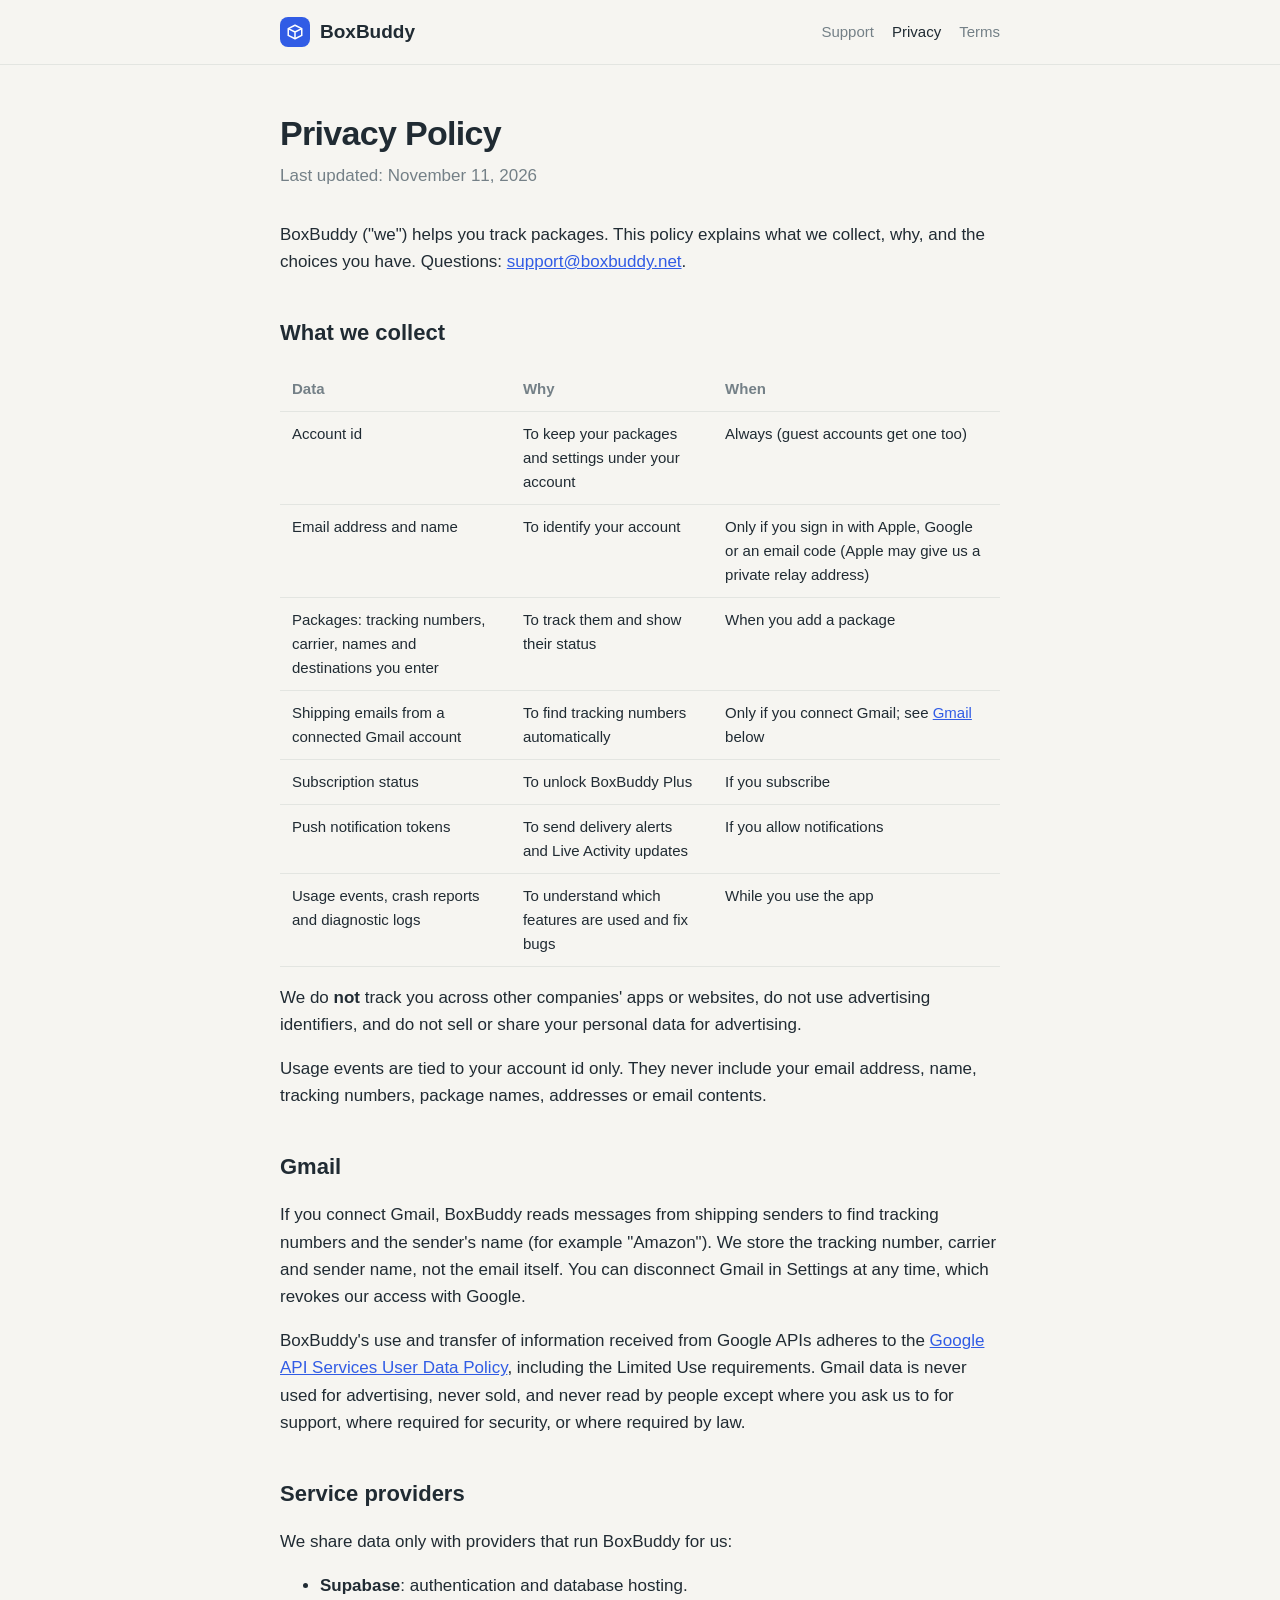
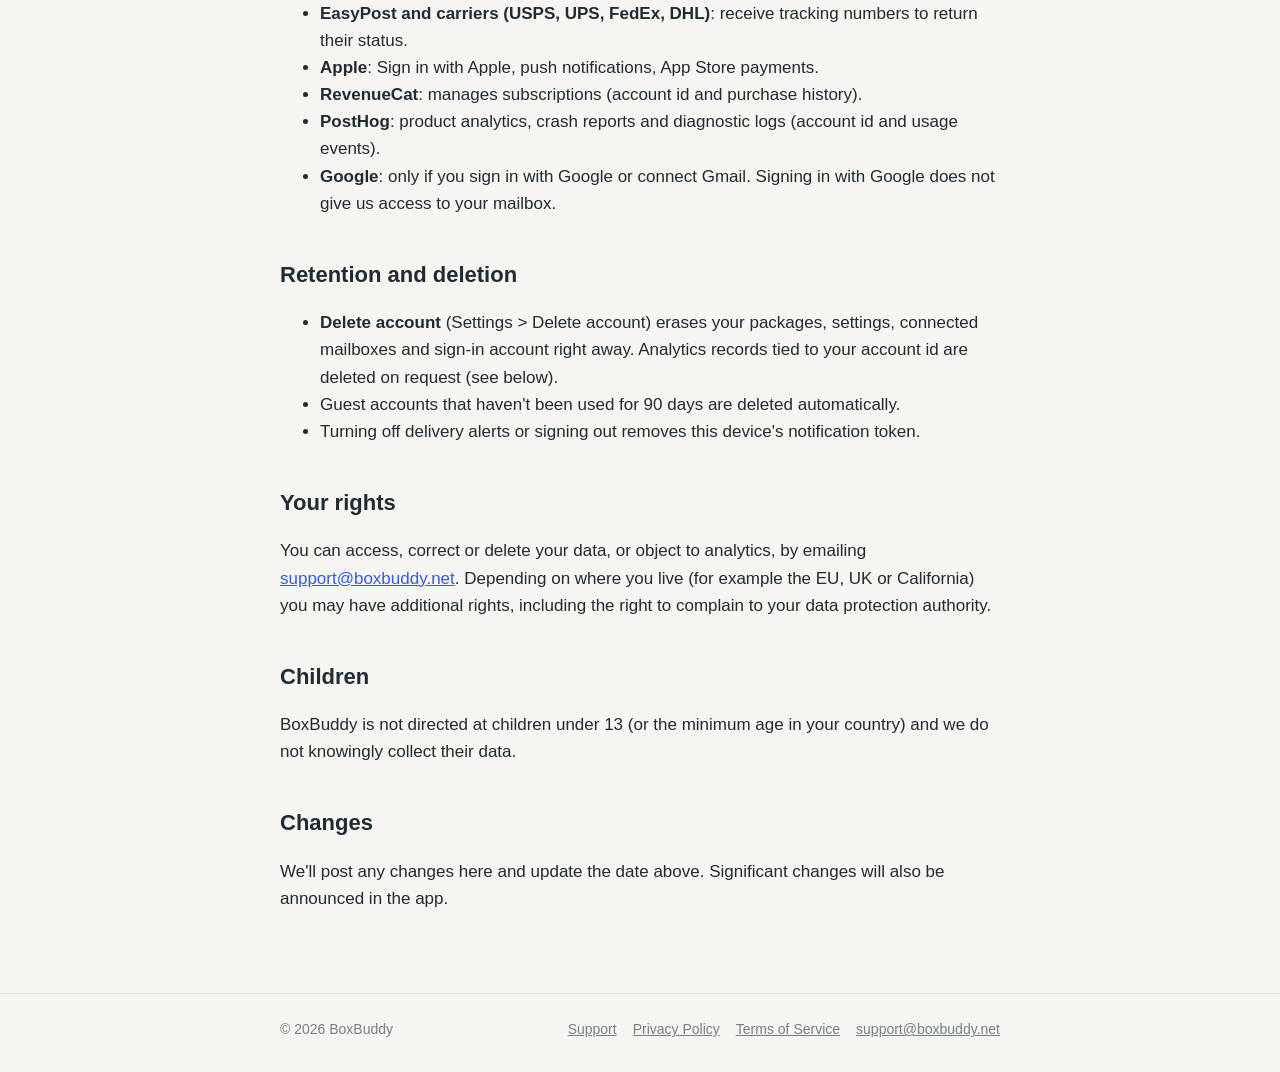
==== privacy/index.html @ 10072566 "feat: boxbuddy.net site with support, privacy and terms pages Co-Authored-By: Claude Opus 5.5 <norep" ====
<!doctype html>
<html lang="en">
<head>
<meta charset="utf-8">
<meta name="viewport" content="width=device-width, initial-scale=1">
<title>Privacy Policy · BoxBuddy</title>
<meta name="description" content="How BoxBuddy collects and uses your data.">
<meta name="color-scheme" content="light dark">
<link rel="icon" href="/favicon.svg" type="image/svg+xml">
<link rel="stylesheet" href="/styles.css">
</head>
<body>
<header class="site"><div class="wrap">
  <a class="brand" href="/"><span class="logo"><svg viewBox="0 0 24 24" fill="none" stroke="#fff" stroke-width="2" stroke-linejoin="round"><path d="M3 7.5 12 3l9 4.5v9L12 21l-9-4.5z"/><path d="M3 7.5 12 12l9-4.5M12 12v9"/></svg></span>BoxBuddy</a>
  <nav class="site"><a href="/support/">Support</a><a href="/privacy/" aria-current="page">Privacy</a><a href="/terms/">Terms</a></nav>
</div></header>
<main><div class="wrap">
<h1>Privacy Policy</h1>
<p class="meta">Last updated: November 11, 2026</p>
<p>BoxBuddy ("we") helps you track packages. This policy explains what we collect, why, and the choices you have. Questions: <a href="mailto:support@boxbuddy.net">support@boxbuddy.net</a>.</p>

<h2>What we collect</h2>
<table>
<thead><tr><th>Data</th><th>Why</th><th>When</th></tr></thead>
<tbody>
<tr><td>Account id</td><td>To keep your packages and settings under your account</td><td>Always (guest accounts get one too)</td></tr>
<tr><td>Email address and name</td><td>To identify your account</td><td>Only if you sign in with Apple, Google or an email code (Apple may give us a private relay address)</td></tr>
<tr><td>Packages: tracking numbers, carrier, names and destinations you enter</td><td>To track them and show their status</td><td>When you add a package</td></tr>
<tr><td>Shipping emails from a connected Gmail account</td><td>To find tracking numbers automatically</td><td>Only if you connect Gmail; see <a href="#gmail">Gmail</a> below</td></tr>
<tr><td>Subscription status</td><td>To unlock BoxBuddy Plus</td><td>If you subscribe</td></tr>
<tr><td>Push notification tokens</td><td>To send delivery alerts and Live Activity updates</td><td>If you allow notifications</td></tr>
<tr><td>Usage events, crash reports and diagnostic logs</td><td>To understand which features are used and fix bugs</td><td>While you use the app</td></tr>
</tbody>
</table>
<p>We do <strong>not</strong> track you across other companies' apps or websites, do not use advertising identifiers, and do not sell or share your personal data for advertising.</p>
<p>Usage events are tied to your account id only. They never include your email address, name, tracking numbers, package names, addresses or email contents.</p>

<h2 id="gmail">Gmail</h2>
<p>If you connect Gmail, BoxBuddy reads messages from shipping senders to find tracking numbers and the sender's name (for example "Amazon"). We store the tracking number, carrier and sender name, not the email itself. You can disconnect Gmail in Settings at any time, which revokes our access with Google.</p>
<p>BoxBuddy's use and transfer of information received from Google APIs adheres to the <a href="https://developers.google.com/terms/api-services-user-data-policy">Google API Services User Data Policy</a>, including the Limited Use requirements. Gmail data is never used for advertising, never sold, and never read by people except where you ask us to for support, where required for security, or where required by law.</p>

<h2>Service providers</h2>
<p>We share data only with providers that run BoxBuddy for us:</p>
<ul>
<li><strong>Supabase</strong>: authentication and database hosting.</li>
<li><strong>EasyPost and carriers (USPS, UPS, FedEx, DHL)</strong>: receive tracking numbers to return their status.</li>
<li><strong>Apple</strong>: Sign in with Apple, push notifications, App Store payments.</li>
<li><strong>RevenueCat</strong>: manages subscriptions (account id and purchase history).</li>
<li><strong>PostHog</strong>: product analytics, crash reports and diagnostic logs (account id and usage events).</li>
<li><strong>Google</strong>: only if you sign in with Google or connect Gmail. Signing in with Google does not give us access to your mailbox.</li>
</ul>

<h2>Retention and deletion</h2>
<ul>
<li><strong>Delete account</strong> (Settings &gt; Delete account) erases your packages, settings, connected mailboxes and sign-in account right away. Analytics records tied to your account id are deleted on request (see below).</li>
<li>Guest accounts that haven't been used for 90 days are deleted automatically.</li>
<li>Turning off delivery alerts or signing out removes this device's notification token.</li>
</ul>

<h2>Your rights</h2>
<p>You can access, correct or delete your data, or object to analytics, by emailing <a href="mailto:support@boxbuddy.net">support@boxbuddy.net</a>. Depending on where you live (for example the EU, UK or California) you may have additional rights, including the right to complain to your data protection authority.</p>

<h2>Children</h2>
<p>BoxBuddy is not directed at children under 13 (or the minimum age in your country) and we do not knowingly collect their data.</p>

<h2>Changes</h2>
<p>We'll post any changes here and update the date above. Significant changes will also be announced in the app.</p>
</div></main>
<footer class="site"><div class="wrap">
  <span>© 2026 BoxBuddy</span>
  <nav><a href="/support/">Support</a><a href="/privacy/">Privacy Policy</a><a href="/terms/">Terms of Service</a><a href="mailto:support@boxbuddy.net">support@boxbuddy.net</a></nav>
</div></footer>
</body>
</html>
---- styles.css ----
:root {
  --bg: #f6f5f1;
  --card: #ffffff;
  --text: #202b33;
  --text-2: #748087;
  --border: #e3e5e1;
  --primary: #315ce5;
  --tint: #eaf0ff;
  --dark: #18283d;
}
@media (prefers-color-scheme: dark) {
  :root {
    --bg: #0f1722;
    --card: #18283d;
    --text: #eef1f4;
    --text-2: #a9b4c7;
    --border: #2a3b52;
    --primary: #a7beff;
    --tint: #1f3150;
  }
}

* { box-sizing: border-box; }
html { -webkit-text-size-adjust: 100%; }
body {
  margin: 0;
  background: var(--bg);
  color: var(--text);
  font: 17px/1.6 -apple-system, BlinkMacSystemFont, "SF Pro Text", "Segoe UI", Roboto, Helvetica, Arial, sans-serif;
}
a { color: var(--primary); }

.wrap { max-width: 760px; margin: 0 auto; padding: 0 20px; }

header.site { border-bottom: 1px solid var(--border); }
header.site .wrap { display: flex; align-items: center; justify-content: space-between; gap: 16px; height: 64px; }
.brand { display: flex; align-items: center; gap: 10px; font-weight: 700; font-size: 19px; color: var(--text); text-decoration: none; }
.brand .logo { width: 30px; height: 30px; border-radius: 8px; background: var(--primary); display: grid; place-items: center; }
.brand .logo svg { width: 18px; height: 18px; }
nav.site { display: flex; gap: 18px; font-size: 15px; }
nav.site a { color: var(--text-2); text-decoration: none; }
nav.site a:hover, nav.site a[aria-current="page"] { color: var(--text); }

main { padding: 48px 0 64px; }
h1 { font-size: 34px; line-height: 1.2; margin: 0 0 8px; letter-spacing: -0.02em; }
h2 { font-size: 22px; margin: 40px 0 10px; }
h3 { font-size: 18px; margin: 24px 0 6px; }
.meta { color: var(--text-2); margin: 0 0 32px; }
table { width: 100%; border-collapse: collapse; font-size: 15px; margin: 16px 0; display: block; overflow-x: auto; }
th, td { text-align: left; vertical-align: top; padding: 10px 12px; border-bottom: 1px solid var(--border); }
th { color: var(--text-2); font-weight: 600; }

.hero { text-align: center; padding: 40px 0 16px; }
.hero h1 { font-size: 44px; }
.hero p { font-size: 20px; color: var(--text-2); max-width: 540px; margin: 12px auto 28px; }
.button { display: inline-block; background: var(--primary); color: #fff; padding: 12px 22px; border-radius: 12px; font-weight: 600; text-decoration: none; }
@media (prefers-color-scheme: dark) { .button { color: var(--dark); } }
.features { display: grid; grid-template-columns: repeat(auto-fit, minmax(210px, 1fr)); gap: 16px; margin-top: 48px; }
.card { background: var(--card); border: 1px solid var(--border); border-radius: 16px; padding: 20px; }
.card h3 { margin-top: 0; }
.card p { margin: 0; color: var(--text-2); font-size: 15px; }
details { background: var(--card); border: 1px solid var(--border); border-radius: 12px; padding: 14px 18px; margin: 10px 0; }
summary { cursor: pointer; font-weight: 600; }
details p { margin: 10px 0 0; color: var(--text-2); }
.contact { background: var(--tint); border-radius: 16px; padding: 20px 24px; margin: 24px 0; }

footer.site { border-top: 1px solid var(--border); color: var(--text-2); font-size: 14px; }
footer.site .wrap { display: flex; flex-wrap: wrap; justify-content: space-between; gap: 12px; padding-top: 24px; padding-bottom: 32px; }
footer.site a { color: var(--text-2); }
footer.site nav { display: flex; gap: 16px; }

@media (max-width: 520px) {
  h1, .hero h1 { font-size: 30px; }
  nav.site { gap: 12px; font-size: 14px; }
}
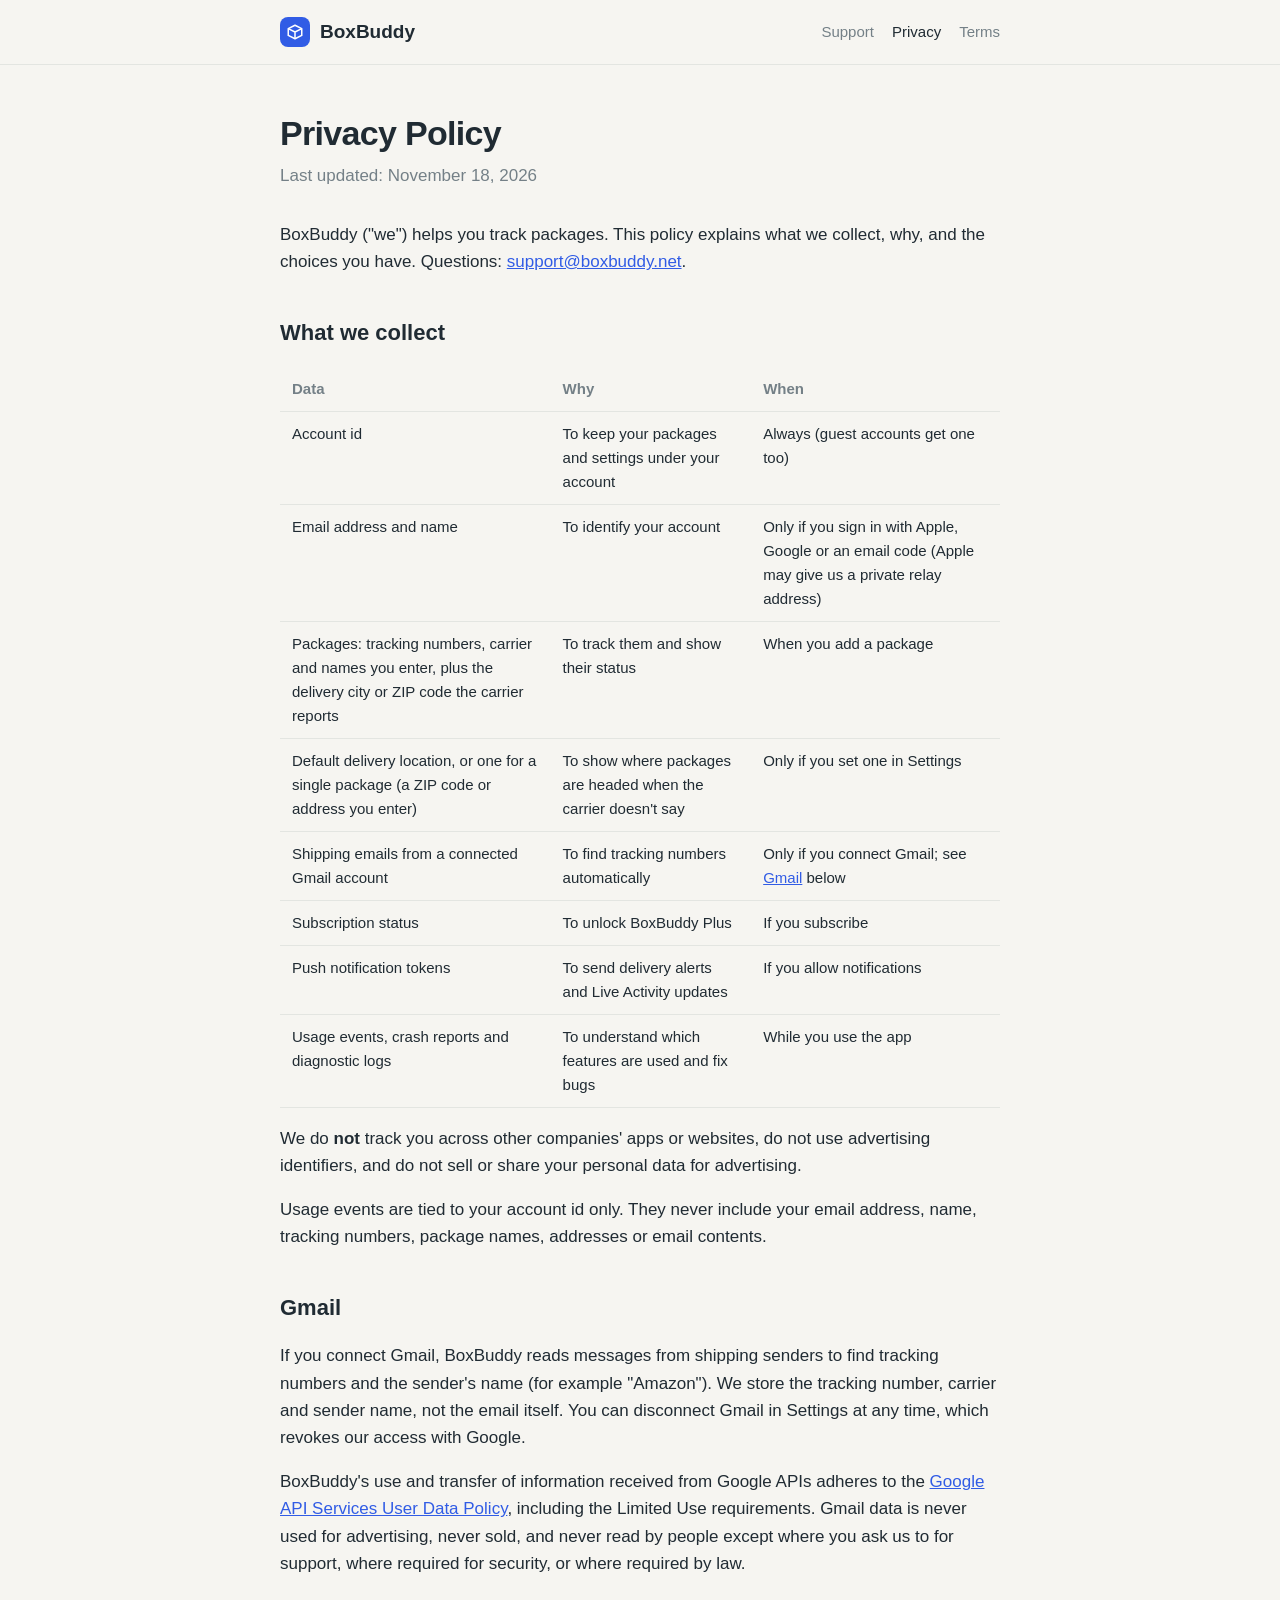
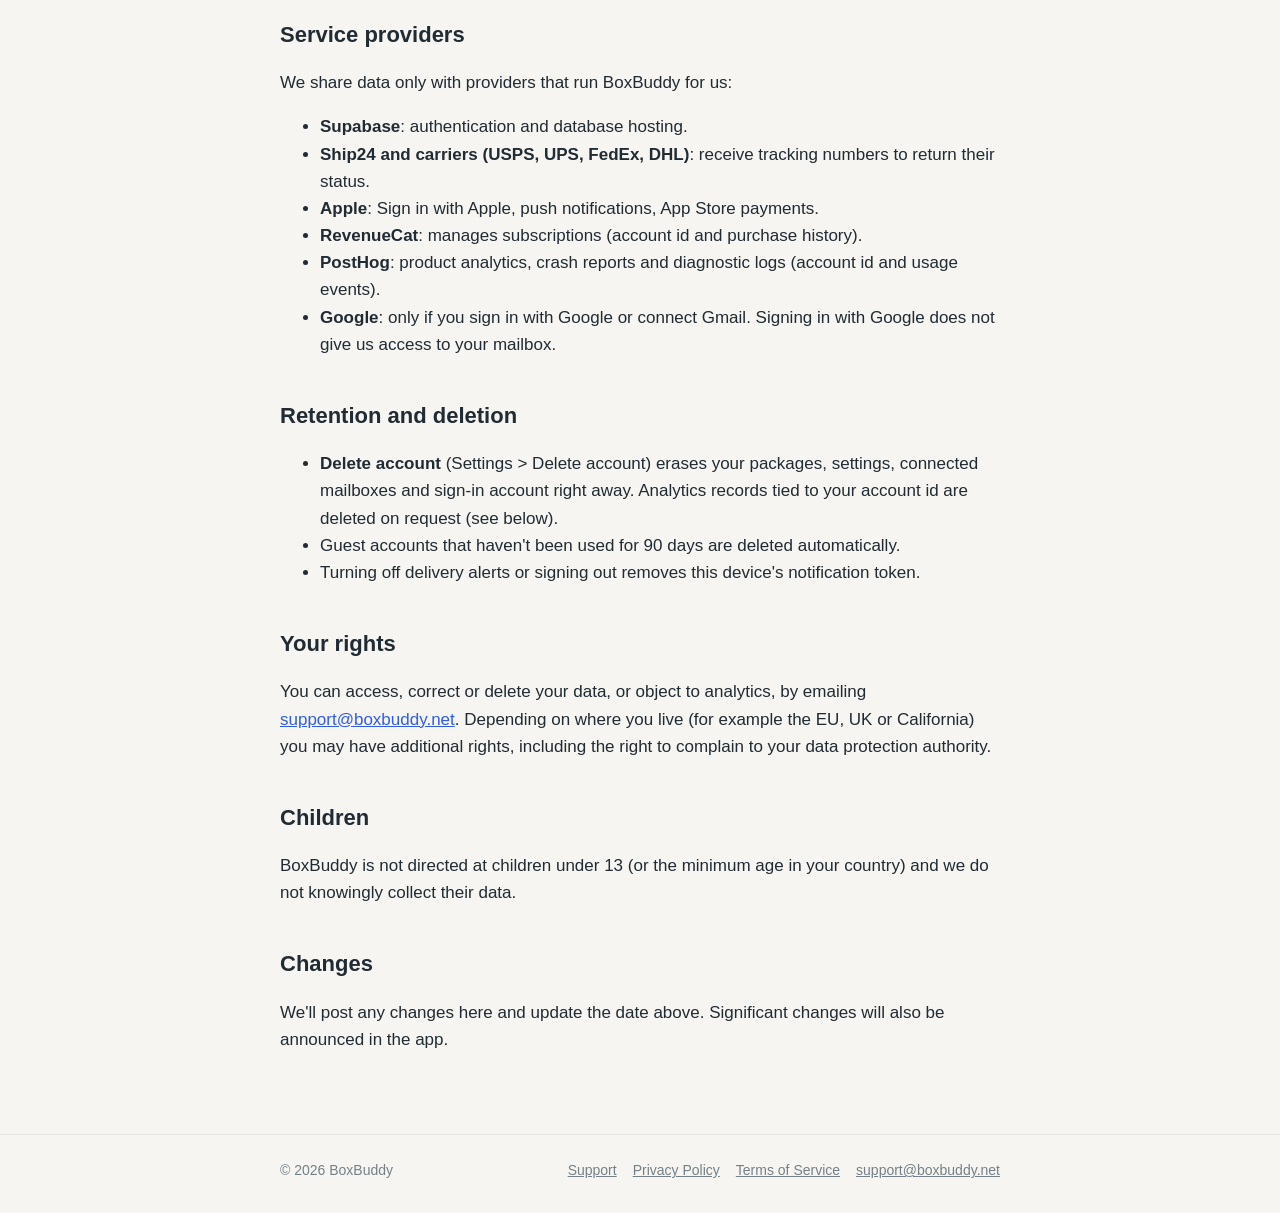
==== commit 226aa106: "docs(privacy): add delivery location and switch tracking provider to Ship24 Co-Authored-By: Claude O" ====
--- a/privacy/index.html
+++ b/privacy/index.html
@@ -16,7 +16,7 @@
 </div></header>
 <main><div class="wrap">
 <h1>Privacy Policy</h1>
-<p class="meta">Last updated: November 11, 2026</p>
+<p class="meta">Last updated: November 18, 2026</p>
 <p>BoxBuddy ("we") helps you track packages. This policy explains what we collect, why, and the choices you have. Questions: <a href="mailto:support@boxbuddy.net">support@boxbuddy.net</a>.</p>
 
 <h2>What we collect</h2>
@@ -25,7 +25,8 @@
 <tbody>
 <tr><td>Account id</td><td>To keep your packages and settings under your account</td><td>Always (guest accounts get one too)</td></tr>
 <tr><td>Email address and name</td><td>To identify your account</td><td>Only if you sign in with Apple, Google or an email code (Apple may give us a private relay address)</td></tr>
-<tr><td>Packages: tracking numbers, carrier, names and destinations you enter</td><td>To track them and show their status</td><td>When you add a package</td></tr>
+<tr><td>Packages: tracking numbers, carrier and names you enter, plus the delivery city or ZIP code the carrier reports</td><td>To track them and show their status</td><td>When you add a package</td></tr>
+<tr><td>Default delivery location, or one for a single package (a ZIP code or address you enter)</td><td>To show where packages are headed when the carrier doesn't say</td><td>Only if you set one in Settings</td></tr>
 <tr><td>Shipping emails from a connected Gmail account</td><td>To find tracking numbers automatically</td><td>Only if you connect Gmail; see <a href="#gmail">Gmail</a> below</td></tr>
 <tr><td>Subscription status</td><td>To unlock BoxBuddy Plus</td><td>If you subscribe</td></tr>
 <tr><td>Push notification tokens</td><td>To send delivery alerts and Live Activity updates</td><td>If you allow notifications</td></tr>
@@ -43,7 +44,7 @@
 <p>We share data only with providers that run BoxBuddy for us:</p>
 <ul>
 <li><strong>Supabase</strong>: authentication and database hosting.</li>
-<li><strong>EasyPost and carriers (USPS, UPS, FedEx, DHL)</strong>: receive tracking numbers to return their status.</li>
+<li><strong>Ship24 and carriers (USPS, UPS, FedEx, DHL)</strong>: receive tracking numbers to return their status.</li>
 <li><strong>Apple</strong>: Sign in with Apple, push notifications, App Store payments.</li>
 <li><strong>RevenueCat</strong>: manages subscriptions (account id and purchase history).</li>
 <li><strong>PostHog</strong>: product analytics, crash reports and diagnostic logs (account id and usage events).</li>
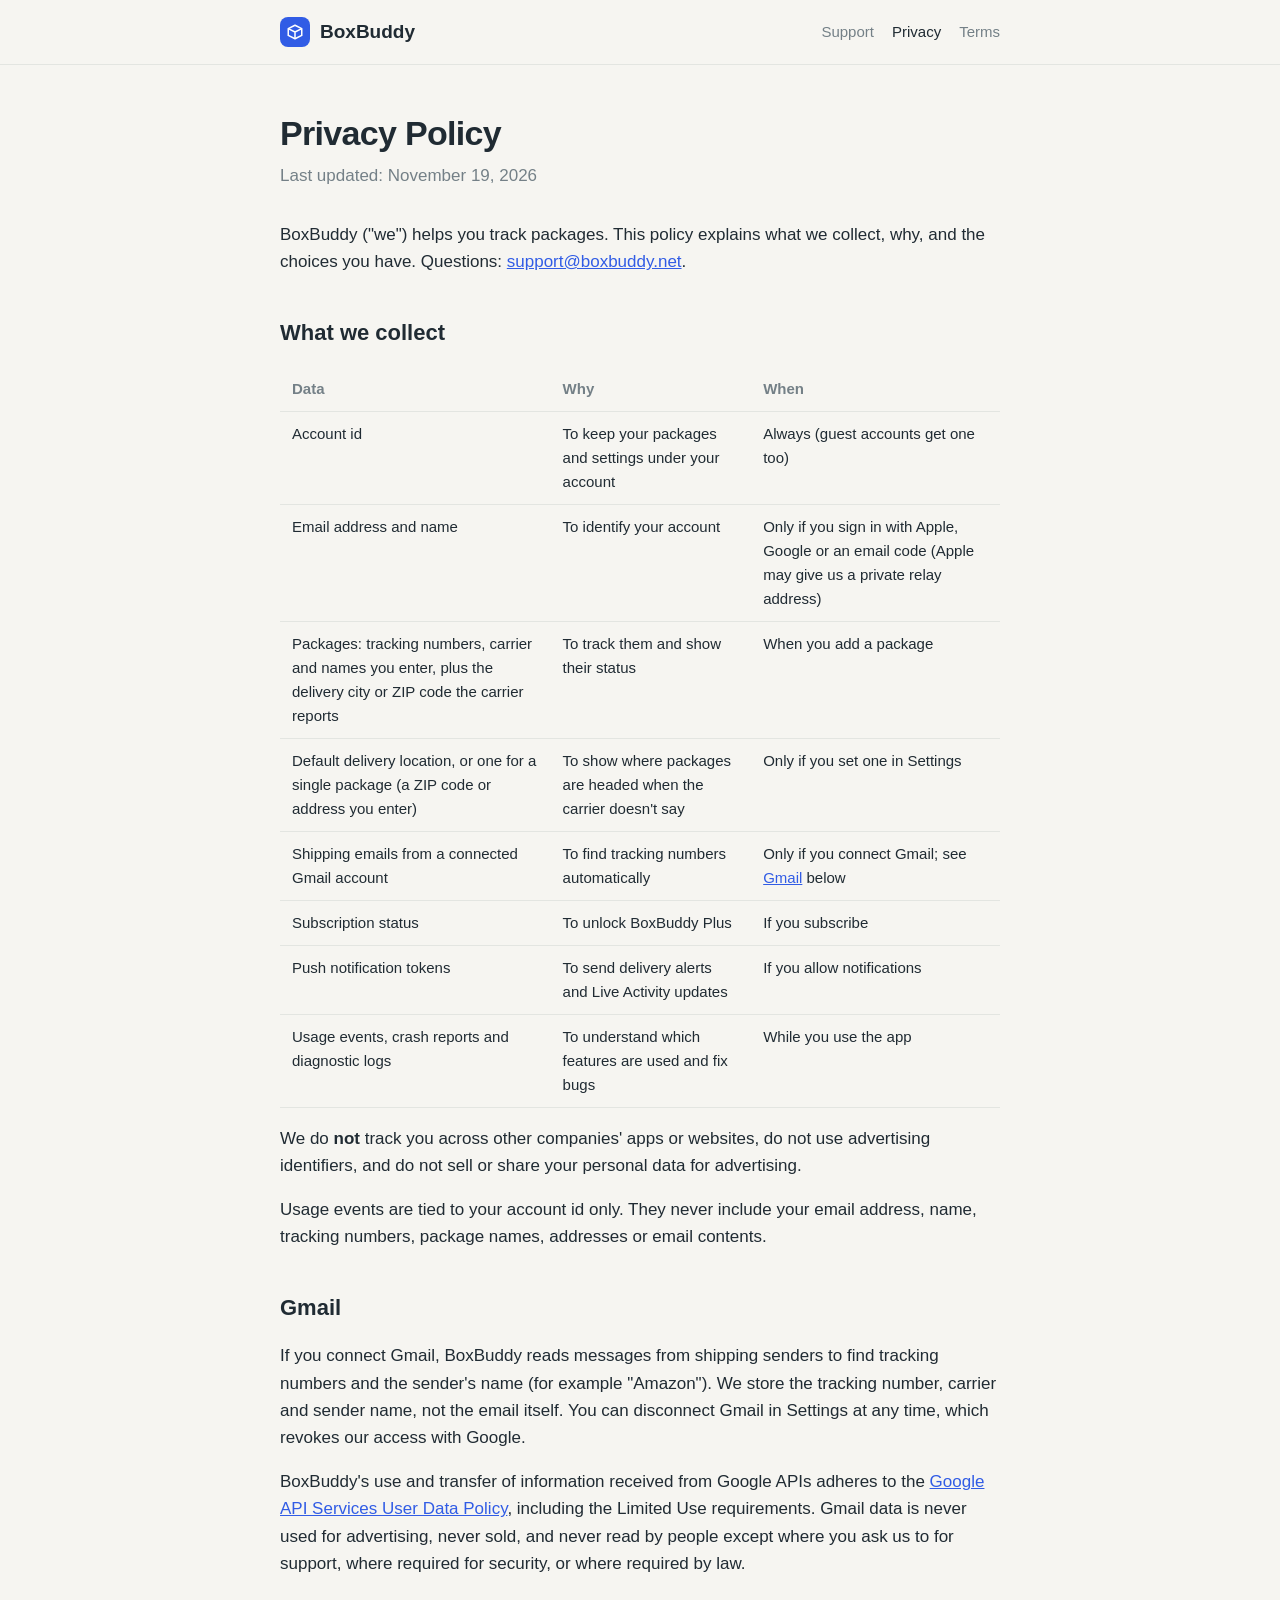
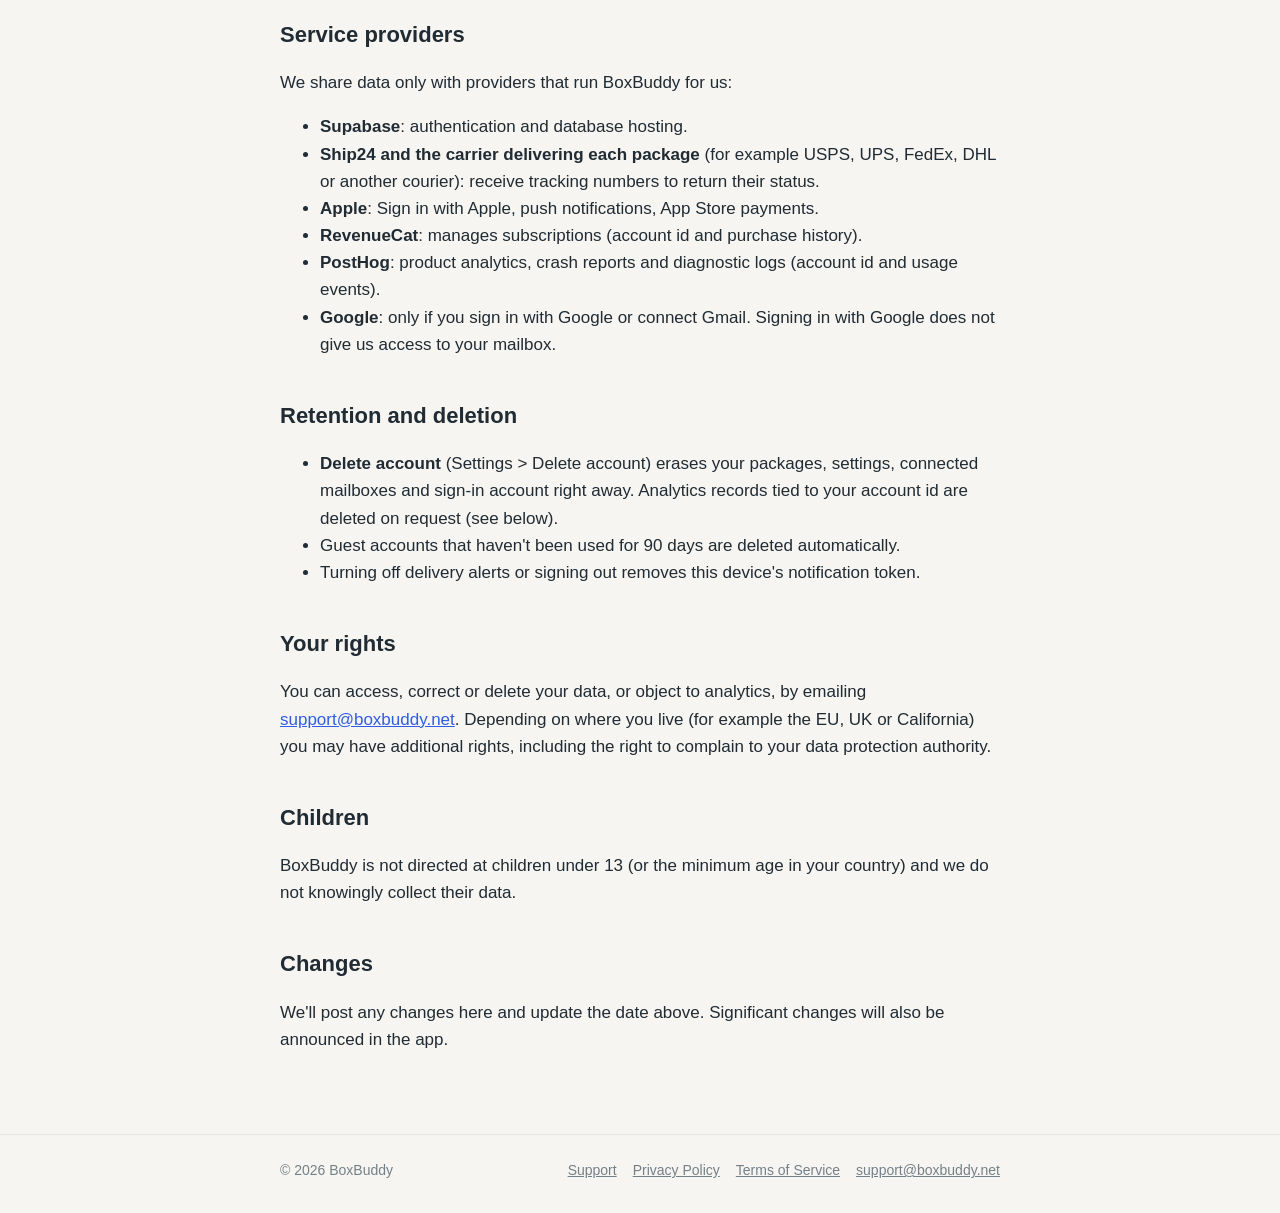
==== commit 2e57293e: "docs: BoxBuddy tracks USPS, UPS, FedEx, DHL and 1,000+ other carriers Tracking goes through Ship24, " ====
--- a/privacy/index.html
+++ b/privacy/index.html
@@ -16,7 +16,7 @@
 </div></header>
 <main><div class="wrap">
 <h1>Privacy Policy</h1>
-<p class="meta">Last updated: November 18, 2026</p>
+<p class="meta">Last updated: November 19, 2026</p>
 <p>BoxBuddy ("we") helps you track packages. This policy explains what we collect, why, and the choices you have. Questions: <a href="mailto:support@boxbuddy.net">support@boxbuddy.net</a>.</p>
 
 <h2>What we collect</h2>
@@ -44,7 +44,7 @@
 <p>We share data only with providers that run BoxBuddy for us:</p>
 <ul>
 <li><strong>Supabase</strong>: authentication and database hosting.</li>
-<li><strong>Ship24 and carriers (USPS, UPS, FedEx, DHL)</strong>: receive tracking numbers to return their status.</li>
+<li><strong>Ship24 and the carrier delivering each package</strong> (for example USPS, UPS, FedEx, DHL or another courier): receive tracking numbers to return their status.</li>
 <li><strong>Apple</strong>: Sign in with Apple, push notifications, App Store payments.</li>
 <li><strong>RevenueCat</strong>: manages subscriptions (account id and purchase history).</li>
 <li><strong>PostHog</strong>: product analytics, crash reports and diagnostic logs (account id and usage events).</li>
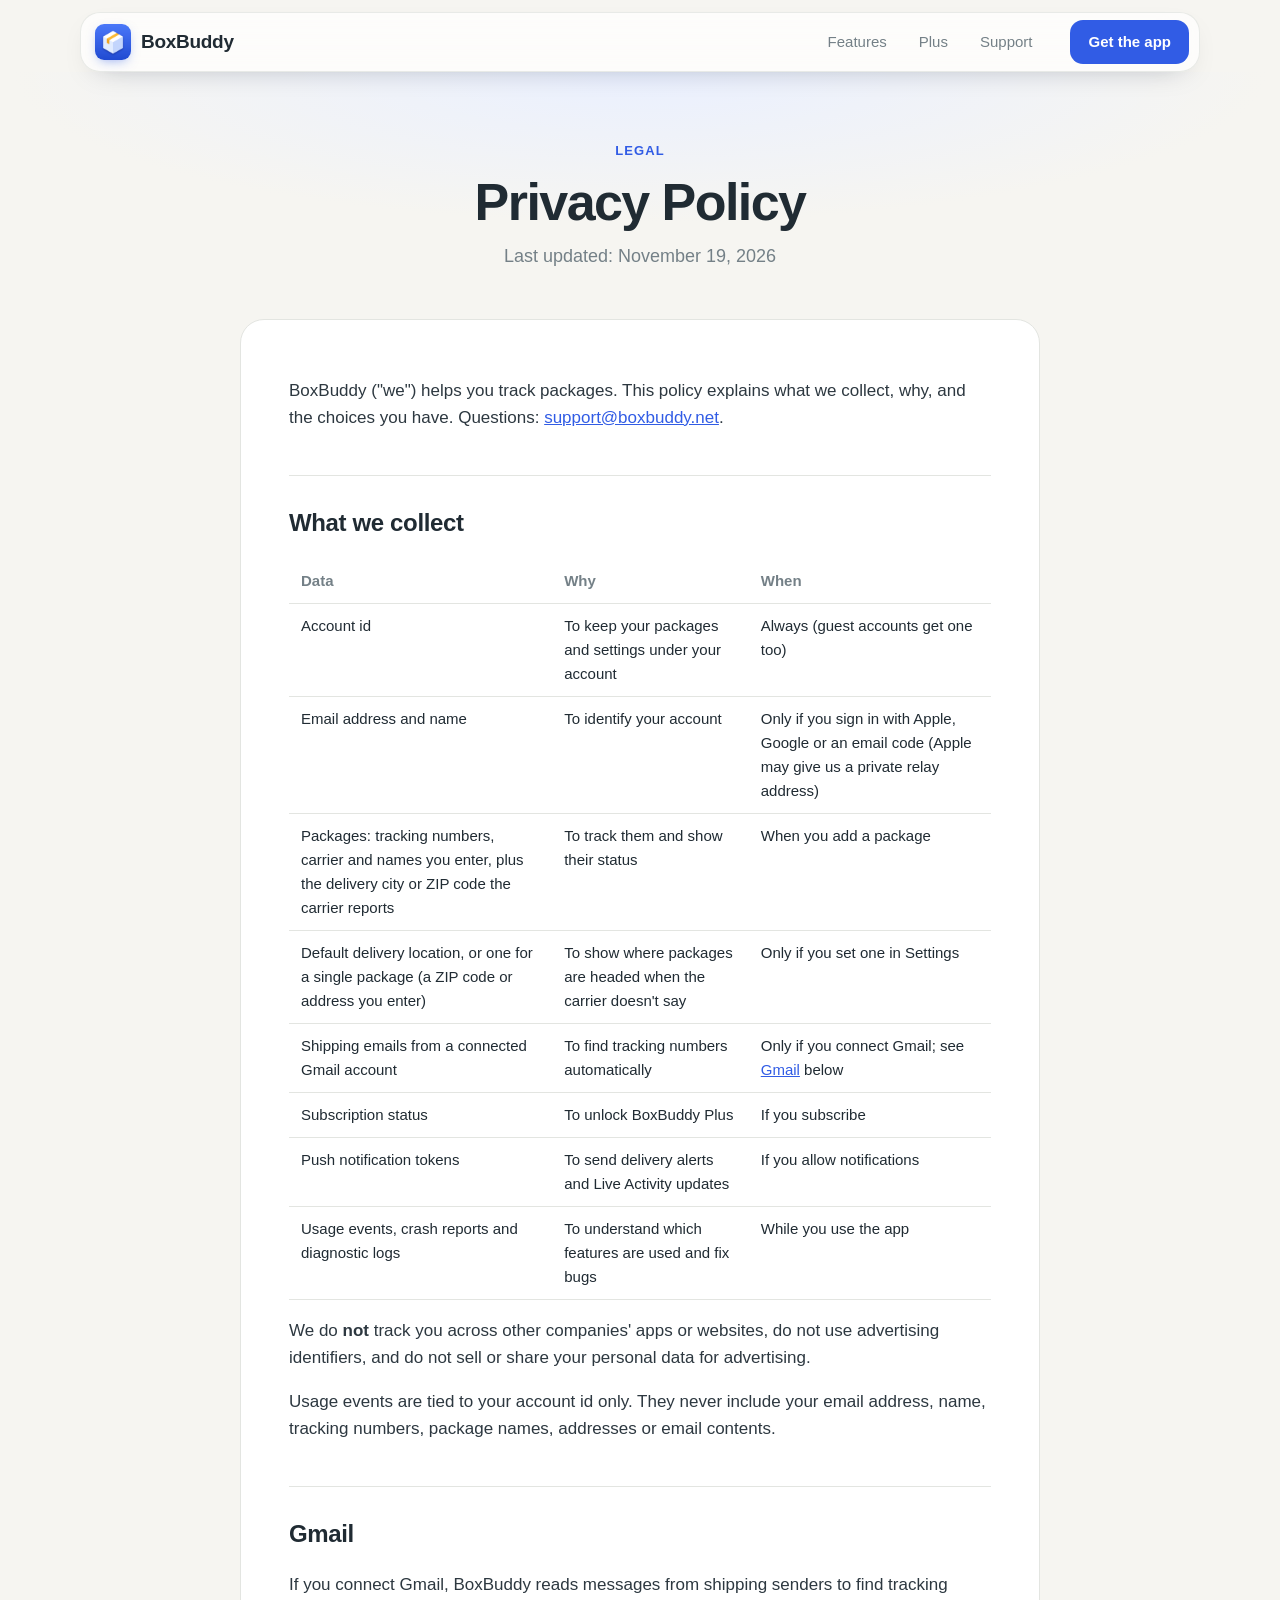
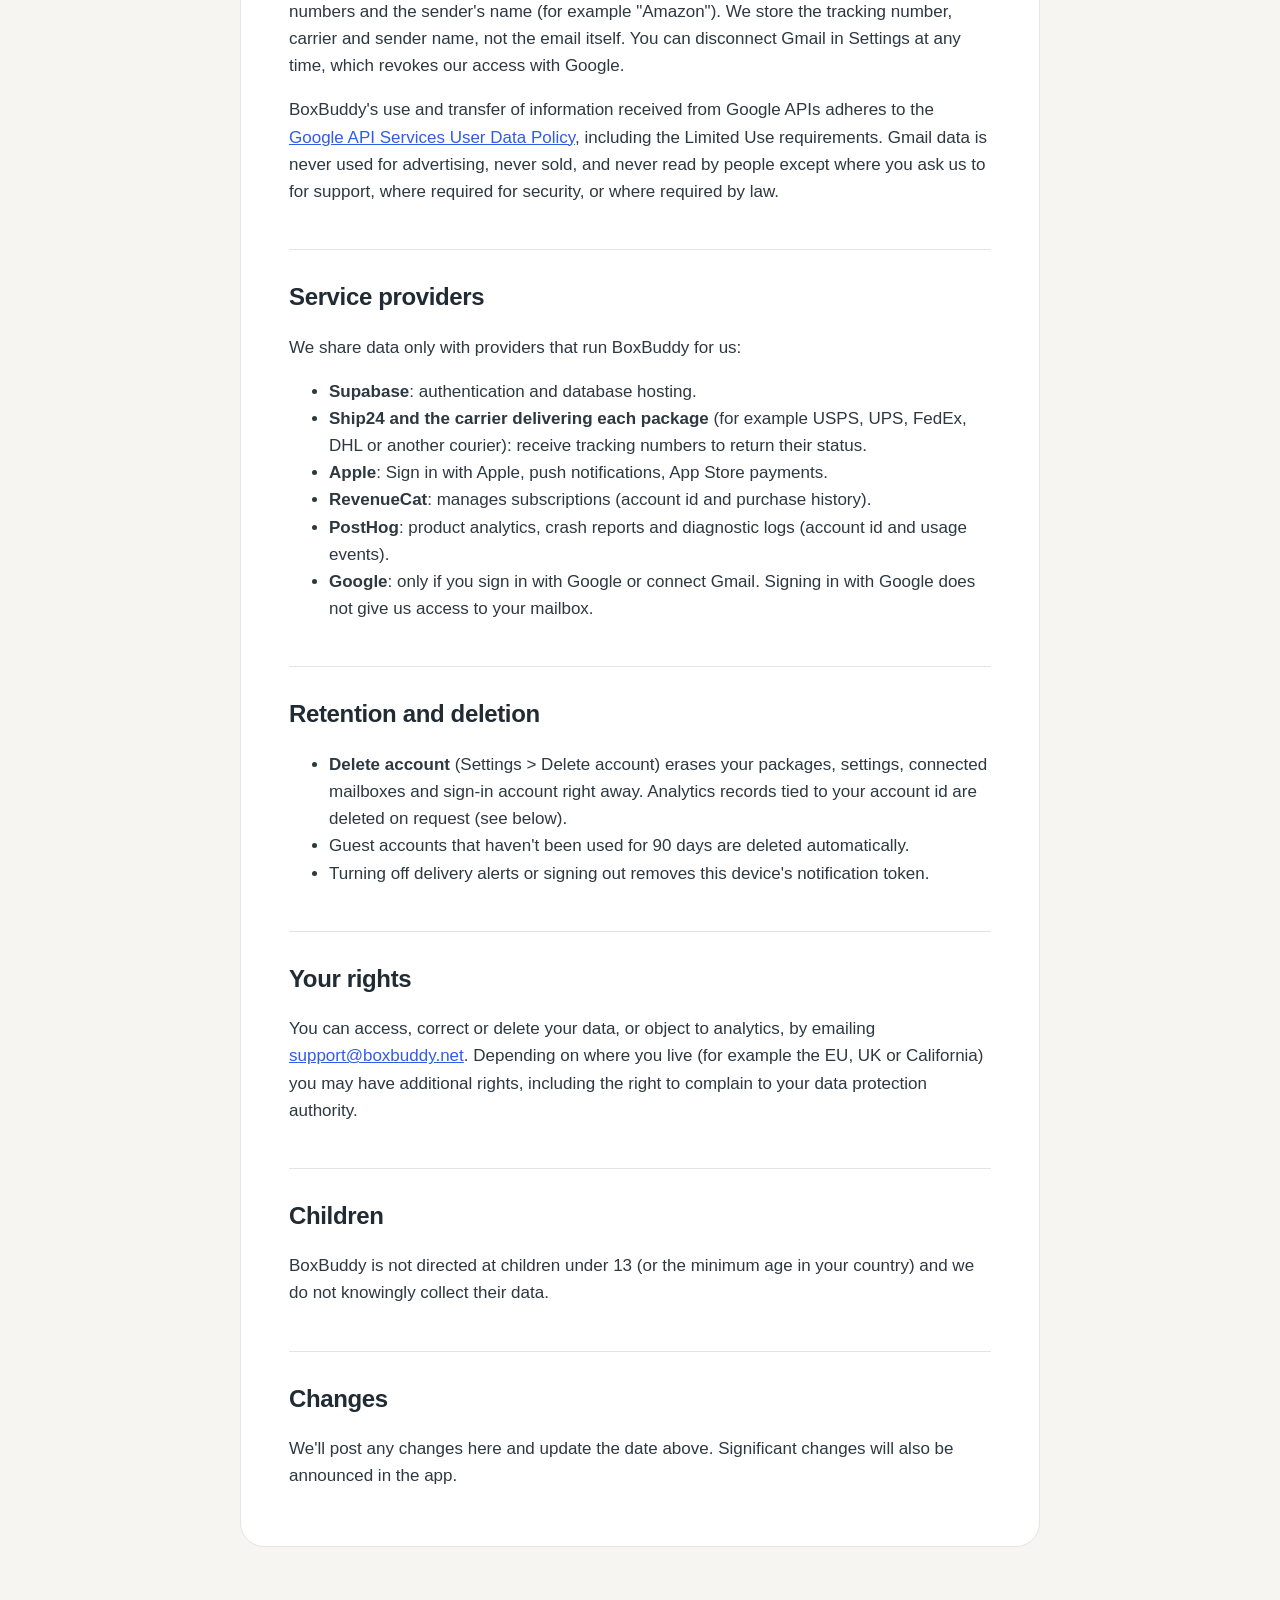
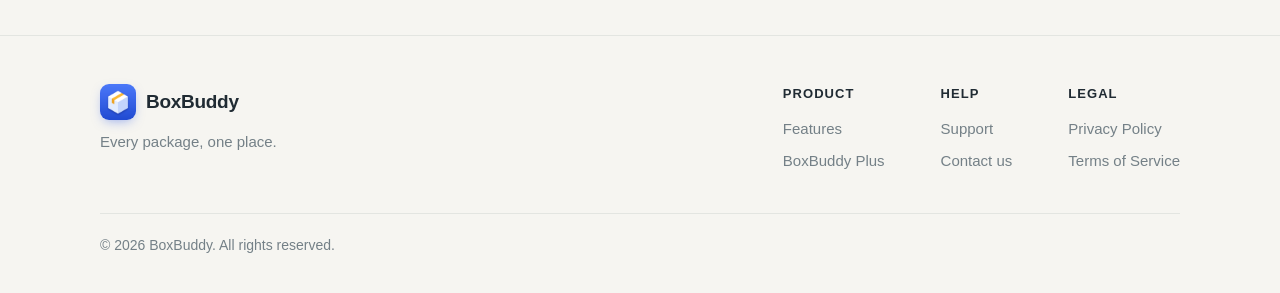
==== commit 8f12848e: "feat: marketing landing page and refreshed branding - Landing page with app screenshots, feature sec" ====
--- a/privacy/index.html
+++ b/privacy/index.html
@@ -7,16 +7,22 @@
 <meta name="description" content="How BoxBuddy collects and uses your data.">
 <meta name="color-scheme" content="light dark">
 <link rel="icon" href="/favicon.svg" type="image/svg+xml">
-<link rel="stylesheet" href="/styles.css">
+<link rel="icon" href="/favicon.png" type="image/png">
+<link rel="apple-touch-icon" href="/apple-touch-icon.png">
+<link rel="stylesheet" href="/styles.css?v=2">
 </head>
-<body>
-<header class="site"><div class="wrap">
-  <a class="brand" href="/"><span class="logo"><svg viewBox="0 0 24 24" fill="none" stroke="#fff" stroke-width="2" stroke-linejoin="round"><path d="M3 7.5 12 3l9 4.5v9L12 21l-9-4.5z"/><path d="M3 7.5 12 12l9-4.5M12 12v9"/></svg></span>BoxBuddy</a>
-  <nav class="site"><a href="/support/">Support</a><a href="/privacy/" aria-current="page">Privacy</a><a href="/terms/">Terms</a></nav>
+<body class="inner">
+<header class="site"><div class="bar">
+  <a class="brand" href="/"><img src="/assets/logo.png" alt="" width="36" height="36">BoxBuddy</a>
+  <nav class="site"><a href="/#features">Features</a><a href="/#plus">Plus</a><a href="/support/">Support</a></nav>
+  <a class="nav-cta" href="/#download">Get the app</a>
 </div></header>
-<main><div class="wrap">
-<h1>Privacy Policy</h1>
-<p class="meta">Last updated: November 19, 2026</p>
+<section class="page-head"><div class="wrap">
+  <span class="eyebrow">Legal</span>
+  <h1>Privacy Policy</h1>
+  <p class="meta">Last updated: November 19, 2026</p>
+</div></section>
+<main class="doc"><div class="wrap">
 <p>BoxBuddy ("we") helps you track packages. This policy explains what we collect, why, and the choices you have. Questions: <a href="mailto:support@boxbuddy.net">support@boxbuddy.net</a>.</p>
 
 <h2>What we collect</h2>
@@ -67,9 +73,17 @@
 <h2>Changes</h2>
 <p>We'll post any changes here and update the date above. Significant changes will also be announced in the app.</p>
 </div></main>
-<footer class="site"><div class="wrap">
-  <span>© 2026 BoxBuddy</span>
-  <nav><a href="/support/">Support</a><a href="/privacy/">Privacy Policy</a><a href="/terms/">Terms of Service</a><a href="mailto:support@boxbuddy.net">support@boxbuddy.net</a></nav>
+<footer class="site"><div class="wrap wide">
+  <div class="foot-brand">
+    <a class="brand" href="/"><img src="/assets/logo.png" alt="" width="32" height="32">BoxBuddy</a>
+    <p>Every package, one place.</p>
+  </div>
+  <div class="foot-cols">
+    <div><h4>Product</h4><a href="/#features">Features</a><a href="/#plus">BoxBuddy Plus</a></div>
+    <div><h4>Help</h4><a href="/support/">Support</a><a href="mailto:support@boxbuddy.net">Contact us</a></div>
+    <div><h4>Legal</h4><a href="/privacy/">Privacy Policy</a><a href="/terms/">Terms of Service</a></div>
+  </div>
+  <div class="foot-bottom">© 2026 BoxBuddy. All rights reserved.</div>
 </div></footer>
 </body>
 </html>
--- a/styles.css
+++ b/styles.css
@@ -32,14 +32,17 @@
 
 .wrap { max-width: 760px; margin: 0 auto; padding: 0 20px; }
 
-header.site { border-bottom: 1px solid var(--border); }
-header.site .wrap { display: flex; align-items: center; justify-content: space-between; gap: 16px; height: 64px; }
-.brand { display: flex; align-items: center; gap: 10px; font-weight: 700; font-size: 19px; color: var(--text); text-decoration: none; }
-.brand .logo { width: 30px; height: 30px; border-radius: 8px; background: var(--primary); display: grid; place-items: center; }
-.brand .logo svg { width: 18px; height: 18px; }
-nav.site { display: flex; gap: 18px; font-size: 15px; }
-nav.site a { color: var(--text-2); text-decoration: none; }
-nav.site a:hover, nav.site a[aria-current="page"] { color: var(--text); }
+header.site { position: sticky; top: 0; z-index: 20; padding: 12px 16px 0; }
+header.site .bar { max-width: 1120px; margin: 0 auto; display: flex; align-items: center; gap: 24px; height: 60px; padding: 0 10px 0 14px; border-radius: 20px; background: color-mix(in srgb, var(--card) 72%, transparent); border: 1px solid color-mix(in srgb, var(--border) 80%, transparent); backdrop-filter: saturate(1.8) blur(18px); -webkit-backdrop-filter: saturate(1.8) blur(18px); box-shadow: 0 10px 30px -18px rgba(10, 20, 40, .35); }
+.brand { display: flex; align-items: center; gap: 10px; font-weight: 750; font-size: 19px; letter-spacing: -0.015em; color: var(--text); text-decoration: none; }
+.brand img { width: 36px; height: 36px; border-radius: 9px; box-shadow: 0 4px 12px -4px rgba(49, 92, 229, .55); }
+nav.site { display: flex; gap: 4px; font-size: 15px; font-weight: 500; margin-left: auto; }
+nav.site a { color: var(--text-2); text-decoration: none; padding: 8px 14px; border-radius: 12px; transition: color .15s, background .15s; }
+nav.site a:hover { color: var(--text); background: var(--tint); }
+nav.site a[aria-current="page"] { color: var(--text); background: var(--tint); }
+.nav-cta { background: var(--primary); color: #fff; font-weight: 600; font-size: 15px; text-decoration: none; padding: 10px 18px; border-radius: 13px; white-space: nowrap; transition: transform .15s; }
+.nav-cta:hover { transform: translateY(-1px); }
+@media (prefers-color-scheme: dark) { .nav-cta { color: var(--dark); } }
 
 main { padding: 48px 0 64px; }
 h1 { font-size: 34px; line-height: 1.2; margin: 0 0 8px; letter-spacing: -0.02em; }
@@ -64,12 +67,109 @@
 details p { margin: 10px 0 0; color: var(--text-2); }
 .contact { background: var(--tint); border-radius: 16px; padding: 20px 24px; margin: 24px 0; }
 
-footer.site { border-top: 1px solid var(--border); color: var(--text-2); font-size: 14px; }
-footer.site .wrap { display: flex; flex-wrap: wrap; justify-content: space-between; gap: 12px; padding-top: 24px; padding-bottom: 32px; }
-footer.site a { color: var(--text-2); }
-footer.site nav { display: flex; gap: 16px; }
+footer.site { border-top: 1px solid var(--border); color: var(--text-2); font-size: 15px; margin-top: 24px; }
+footer.site .wrap { display: grid; grid-template-columns: 1fr auto; gap: 32px 48px; padding-top: 48px; padding-bottom: 36px; }
+.foot-brand p { margin: 10px 0 0; }
+.foot-cols { display: flex; gap: 56px; }
+.foot-cols h4 { margin: 0 0 12px; font-size: 13px; text-transform: uppercase; letter-spacing: .08em; color: var(--text); }
+.foot-cols a { display: block; color: var(--text-2); text-decoration: none; margin: 8px 0; }
+.foot-cols a:hover { color: var(--text); }
+.foot-bottom { grid-column: 1 / -1; border-top: 1px solid var(--border); padding-top: 20px; font-size: 14px; }
+
+/* ---------- Inner pages ---------- */
+.eyebrow { display: inline-block; font-size: 13px; font-weight: 700; letter-spacing: .08em; text-transform: uppercase; color: var(--primary); margin-bottom: 12px; }
+.page-head { padding: 64px 0 40px; background: radial-gradient(70% 90% at 50% 0%, var(--tint), transparent 70%); text-align: center; }
+.page-head h1 { font-size: clamp(36px, 5vw, 52px); letter-spacing: -0.03em; line-height: 1.08; margin: 0 0 12px; }
+.page-head .meta { margin: 0; font-size: 18px; }
+main.doc { padding: 8px 0 64px; }
+main.doc .wrap { background: var(--card); border: 1px solid var(--border); border-radius: 24px; padding: 40px 48px; max-width: 800px; }
+main.doc h2 { font-size: 24px; letter-spacing: -0.015em; margin: 44px 0 12px; padding-top: 28px; border-top: 1px solid var(--border); }
+main.doc h2:first-child, main.doc .contact + h2 { border-top: 0; padding-top: 0; }
+main.doc p, main.doc li { color: color-mix(in srgb, var(--text) 85%, var(--text-2)); }
+main.doc details { background: var(--bg); }
+main.doc .contact { margin-top: 0; }
+.inner .hero { padding: 96px 0 72px; }
+
+@media (max-width: 720px) {
+  header.site { padding: 8px 10px 0; }
+  header.site .bar { gap: 12px; height: 56px; }
+  nav.site a:not([href="/support/"]) { display: none; }
+  nav.site a { padding: 8px 10px; }
+  .nav-cta { padding: 9px 14px; font-size: 14px; }
+  footer.site .wrap { grid-template-columns: 1fr; }
+  .foot-cols { gap: 32px; flex-wrap: wrap; }
+  main.doc .wrap { padding: 28px 20px; border-radius: 20px; margin: 0 12px; }
+  .page-head { padding: 44px 0 28px; }
+}
+@media (max-width: 380px) { .brand { font-size: 17px; } .brand img { width: 32px; height: 32px; } }
 
 @media (max-width: 520px) {
   h1, .hero h1 { font-size: 30px; }
-  nav.site { gap: 12px; font-size: 14px; }
 }
+
+/* ---------- Landing page ---------- */
+.wrap.wide { max-width: 1120px; }
+.landing main { padding: 0; }
+.button.big { display: inline-flex; align-items: center; gap: 10px; padding: 15px 26px; font-size: 17px; border-radius: 14px; box-shadow: 0 10px 30px -10px color-mix(in srgb, var(--primary) 70%, transparent); transition: transform .15s; }
+.button.big:hover { transform: translateY(-1px); }
+.button.big svg { width: 20px; height: 20px; }
+
+.phone { margin: 0; border-radius: 12% / 5.5%; overflow: hidden; box-shadow: 0 40px 80px -30px rgba(10, 20, 40, .45), 0 12px 24px -12px rgba(10, 20, 40, .3); }
+.phone img { display: block; width: 100%; height: auto; }
+
+.l-hero { padding: 72px 0 40px; overflow: hidden; background: radial-gradient(60% 60% at 75% 40%, var(--tint), transparent 70%); }
+.l-hero .wrap { display: grid; grid-template-columns: 1.05fr 1fr; gap: 48px; align-items: center; }
+.l-hero h1 { font-size: clamp(40px, 6vw, 68px); line-height: 1.03; letter-spacing: -0.035em; margin: 0 0 18px; }
+.l-hero p { font-size: 20px; color: var(--text-2); max-width: 480px; margin: 0 0 30px; }
+.carriers { list-style: none; padding: 0; margin: 30px 0 0; display: flex; flex-wrap: wrap; gap: 8px; }
+.carriers li { font-size: 14px; font-weight: 600; color: var(--text-2); background: var(--card); border: 1px solid var(--border); border-radius: 999px; padding: 5px 12px; }
+.l-hero-phones { position: relative; height: 620px; }
+.l-hero-phones .phone { position: absolute; width: 280px; }
+.l-hero-phones .front { left: 8%; top: 20px; z-index: 2; }
+.l-hero-phones .back { left: 46%; top: 70px; transform: rotate(6deg); opacity: .95; }
+
+.l-features { padding: 40px 0; }
+.row { display: grid; grid-template-columns: 320px 1fr; gap: 80px; align-items: center; padding: 64px 0; }
+.row.flip .phone { order: 2; }
+.row .phone { width: 300px; justify-self: center; }
+.row h2, .l-grid h2, .l-plus h2, .l-cta h2 { font-size: clamp(28px, 3.6vw, 42px); line-height: 1.1; letter-spacing: -0.025em; margin: 0 0 14px; }
+.row p { font-size: 19px; color: var(--text-2); max-width: 500px; margin: 0; }
+.ticks { list-style: none; padding: 0; margin: 22px 0 0; }
+.ticks li { position: relative; padding-left: 30px; margin: 10px 0; font-weight: 500; }
+.ticks li::before { content: ""; position: absolute; left: 0; top: 4px; width: 18px; height: 18px; border-radius: 50%; background: var(--primary) url("data:image/svg+xml,%3Csvg xmlns='http://www.w3.org/2000/svg' viewBox='0 0 24 24' fill='none' stroke='white' stroke-width='3.5' stroke-linecap='round' stroke-linejoin='round'%3E%3Cpath d='m6 12 4 4 8-8'/%3E%3C/svg%3E") center/12px no-repeat; }
+
+.l-grid { padding: 48px 0 32px; }
+.center { text-align: center; }
+.l-grid .features { grid-template-columns: repeat(auto-fit, minmax(220px, 1fr)); margin-top: 32px; }
+.l-grid .card { padding: 24px; }
+.ico { font-size: 26px; display: block; margin-bottom: 10px; }
+
+.l-plus { padding: 48px 0; }
+.plus-card { display: grid; grid-template-columns: 1.4fr 1fr; gap: 40px; align-items: center; background: linear-gradient(135deg, #1c3a7a, #315ce5); color: #fff; border-radius: 28px; padding: 48px; }
+.plus-card p { color: rgba(255,255,255,.82); font-size: 18px; margin: 0; }
+.plus-card .ticks li::before { background-color: #fff; background-image: url("data:image/svg+xml,%3Csvg xmlns='http://www.w3.org/2000/svg' viewBox='0 0 24 24' fill='none' stroke='%23315ce5' stroke-width='3.5' stroke-linecap='round' stroke-linejoin='round'%3E%3Cpath d='m6 12 4 4 8-8'/%3E%3C/svg%3E"); }
+.badge { display: inline-block; background: #a7beff; color: #18283d; font-weight: 800; font-size: 13px; letter-spacing: .06em; padding: 4px 12px; border-radius: 999px; margin-bottom: 14px; }
+
+.l-cta { text-align: center; padding: 64px 0 96px; }
+.l-cta p { color: var(--text-2); font-size: 19px; margin: 0 0 28px; }
+
+@media (max-width: 880px) {
+  .l-hero { padding-top: 40px; }
+  .l-hero .wrap { grid-template-columns: 1fr; text-align: center; }
+  .l-hero p { margin-left: auto; margin-right: auto; }
+  .carriers { justify-content: center; }
+  .l-hero-phones { height: 500px; max-width: 420px; width: 100%; margin: 0 auto; }
+  .l-hero-phones .phone { width: 220px; }
+  .l-hero-phones .front { left: 4%; }
+  .l-hero-phones .back { left: 44%; }
+  .row, .row.flip { grid-template-columns: 1fr; gap: 36px; padding: 40px 0; text-align: center; }
+  .row.flip .phone { order: 0; }
+  .row .phone { width: 250px; }
+  .row p { margin: 0 auto; }
+  .ticks { display: inline-block; text-align: left; }
+  .plus-card { grid-template-columns: 1fr; padding: 32px 24px; }
+}
+@media (max-width: 420px) {
+  .l-hero-phones { height: 420px; }
+  .l-hero-phones .phone { width: 185px; }
+}
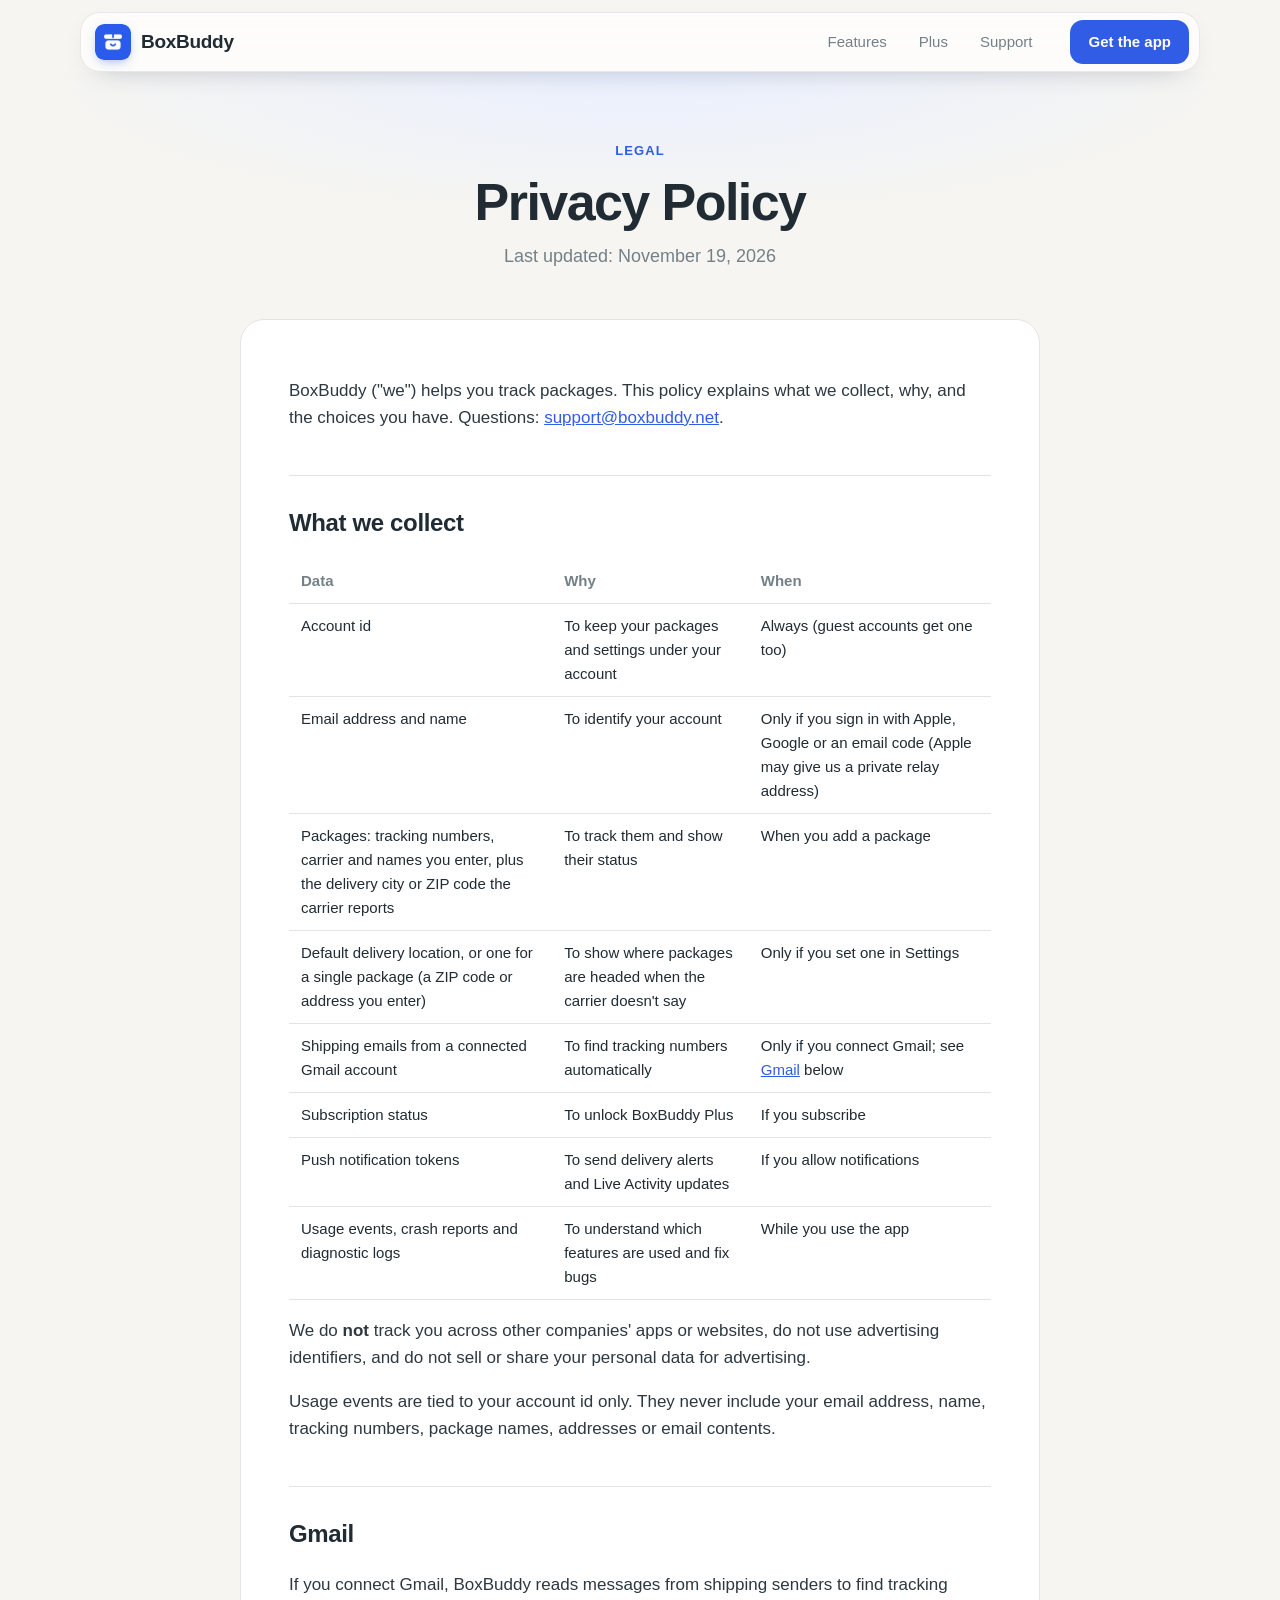
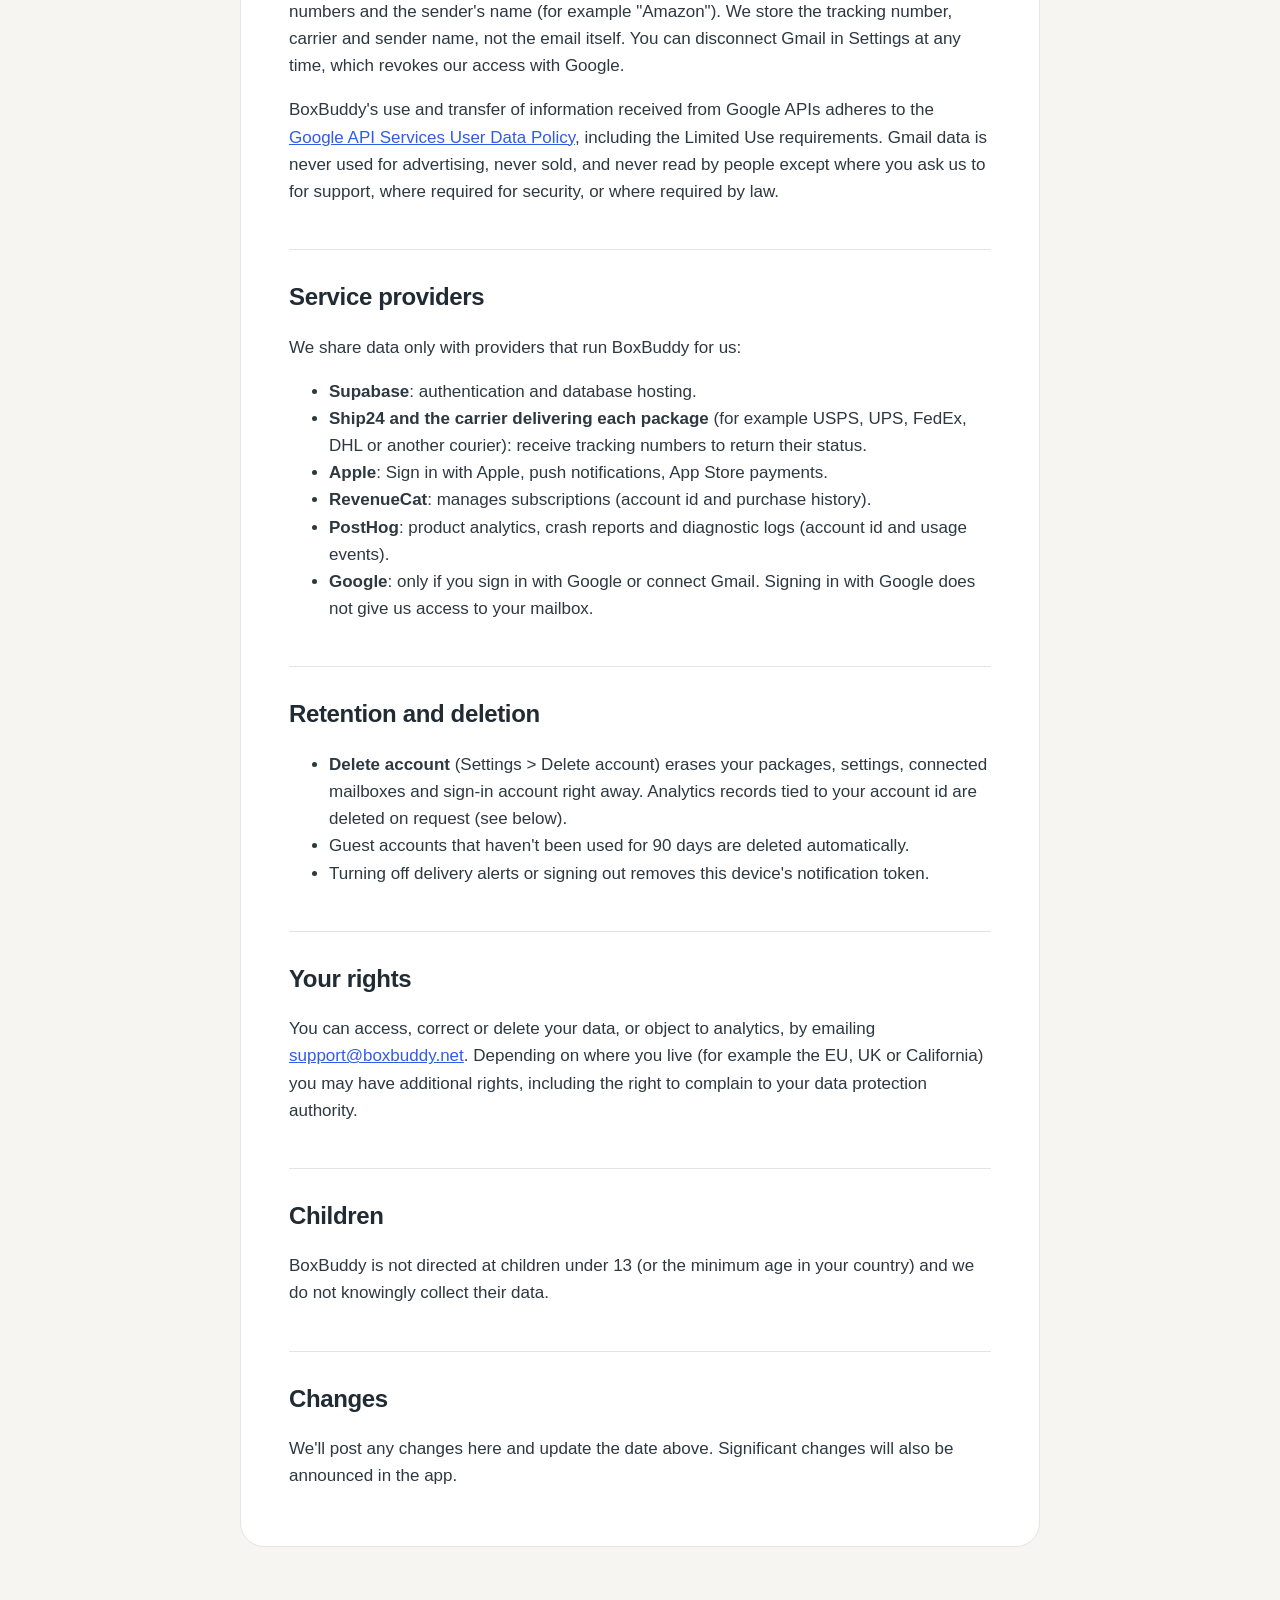
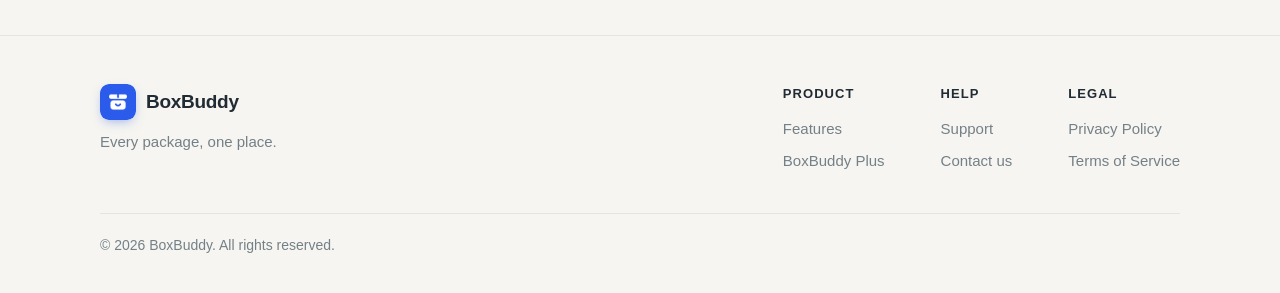
==== commit 60bd3ccf: "New box logo and favicons Co-Authored-By: Claude Opus 5.5 <noreply@anthropic.com>" ====
--- a/privacy/index.html
+++ b/privacy/index.html
@@ -6,14 +6,14 @@
 <title>Privacy Policy · BoxBuddy</title>
 <meta name="description" content="How BoxBuddy collects and uses your data.">
 <meta name="color-scheme" content="light dark">
-<link rel="icon" href="/favicon.svg" type="image/svg+xml">
-<link rel="icon" href="/favicon.png" type="image/png">
-<link rel="apple-touch-icon" href="/apple-touch-icon.png">
-<link rel="stylesheet" href="/styles.css?v=2">
+<link rel="icon" href="/favicon.svg?v=3" type="image/svg+xml">
+<link rel="icon" href="/favicon.png?v=3" type="image/png">
+<link rel="apple-touch-icon" href="/apple-touch-icon.png?v=3">
+<link rel="stylesheet" href="/styles.css?v=4">
 </head>
 <body class="inner">
 <header class="site"><div class="bar">
-  <a class="brand" href="/"><img src="/assets/logo.png" alt="" width="36" height="36">BoxBuddy</a>
+  <a class="brand" href="/"><img src="/assets/logo.png?v=3" alt="" width="36" height="36"><span class="wordmark"><span class="wm-box">Box</span>Buddy</span></a>
   <nav class="site"><a href="/#features">Features</a><a href="/#plus">Plus</a><a href="/support/">Support</a></nav>
   <a class="nav-cta" href="/#download">Get the app</a>
 </div></header>
@@ -75,7 +75,7 @@
 </div></main>
 <footer class="site"><div class="wrap wide">
   <div class="foot-brand">
-    <a class="brand" href="/"><img src="/assets/logo.png" alt="" width="32" height="32">BoxBuddy</a>
+    <a class="brand" href="/"><img src="/assets/logo.png?v=3" alt="" width="32" height="32"><span class="wordmark"><span class="wm-box">Box</span>Buddy</span></a>
     <p>Every package, one place.</p>
   </div>
   <div class="foot-cols">
--- a/styles.css
+++ b/styles.css
@@ -123,10 +123,10 @@
 .l-hero p { font-size: 20px; color: var(--text-2); max-width: 480px; margin: 0 0 30px; }
 .carriers { list-style: none; padding: 0; margin: 30px 0 0; display: flex; flex-wrap: wrap; gap: 8px; }
 .carriers li { font-size: 14px; font-weight: 600; color: var(--text-2); background: var(--card); border: 1px solid var(--border); border-radius: 999px; padding: 5px 12px; }
-.l-hero-phones { position: relative; height: 620px; }
+.l-hero-phones { position: relative; height: 700px; }
 .l-hero-phones .phone { position: absolute; width: 280px; }
-.l-hero-phones .front { left: 8%; top: 20px; z-index: 2; }
-.l-hero-phones .back { left: 46%; top: 70px; transform: rotate(6deg); opacity: .95; }
+.l-hero-phones .front { right: 0; top: 60px; z-index: 2; }
+.l-hero-phones .back { left: 2%; top: 30px; transform: rotate(-6deg); transform-origin: 50% 100%; }
 
 .l-features { padding: 40px 0; }
 .row { display: grid; grid-template-columns: 320px 1fr; gap: 80px; align-items: center; padding: 64px 0; }
@@ -158,10 +158,10 @@
   .l-hero .wrap { grid-template-columns: 1fr; text-align: center; }
   .l-hero p { margin-left: auto; margin-right: auto; }
   .carriers { justify-content: center; }
-  .l-hero-phones { height: 500px; max-width: 420px; width: 100%; margin: 0 auto; }
+  .l-hero-phones { height: 560px; max-width: 420px; width: 100%; margin: 0 auto; }
   .l-hero-phones .phone { width: 220px; }
-  .l-hero-phones .front { left: 4%; }
-  .l-hero-phones .back { left: 44%; }
+  .l-hero-phones .front { right: 4%; top: 50px; }
+  .l-hero-phones .back { left: 4%; }
   .row, .row.flip { grid-template-columns: 1fr; gap: 36px; padding: 40px 0; text-align: center; }
   .row.flip .phone { order: 0; }
   .row .phone { width: 250px; }
@@ -170,6 +170,6 @@
   .plus-card { grid-template-columns: 1fr; padding: 32px 24px; }
 }
 @media (max-width: 420px) {
-  .l-hero-phones { height: 420px; }
+  .l-hero-phones { height: 480px; }
   .l-hero-phones .phone { width: 185px; }
 }
